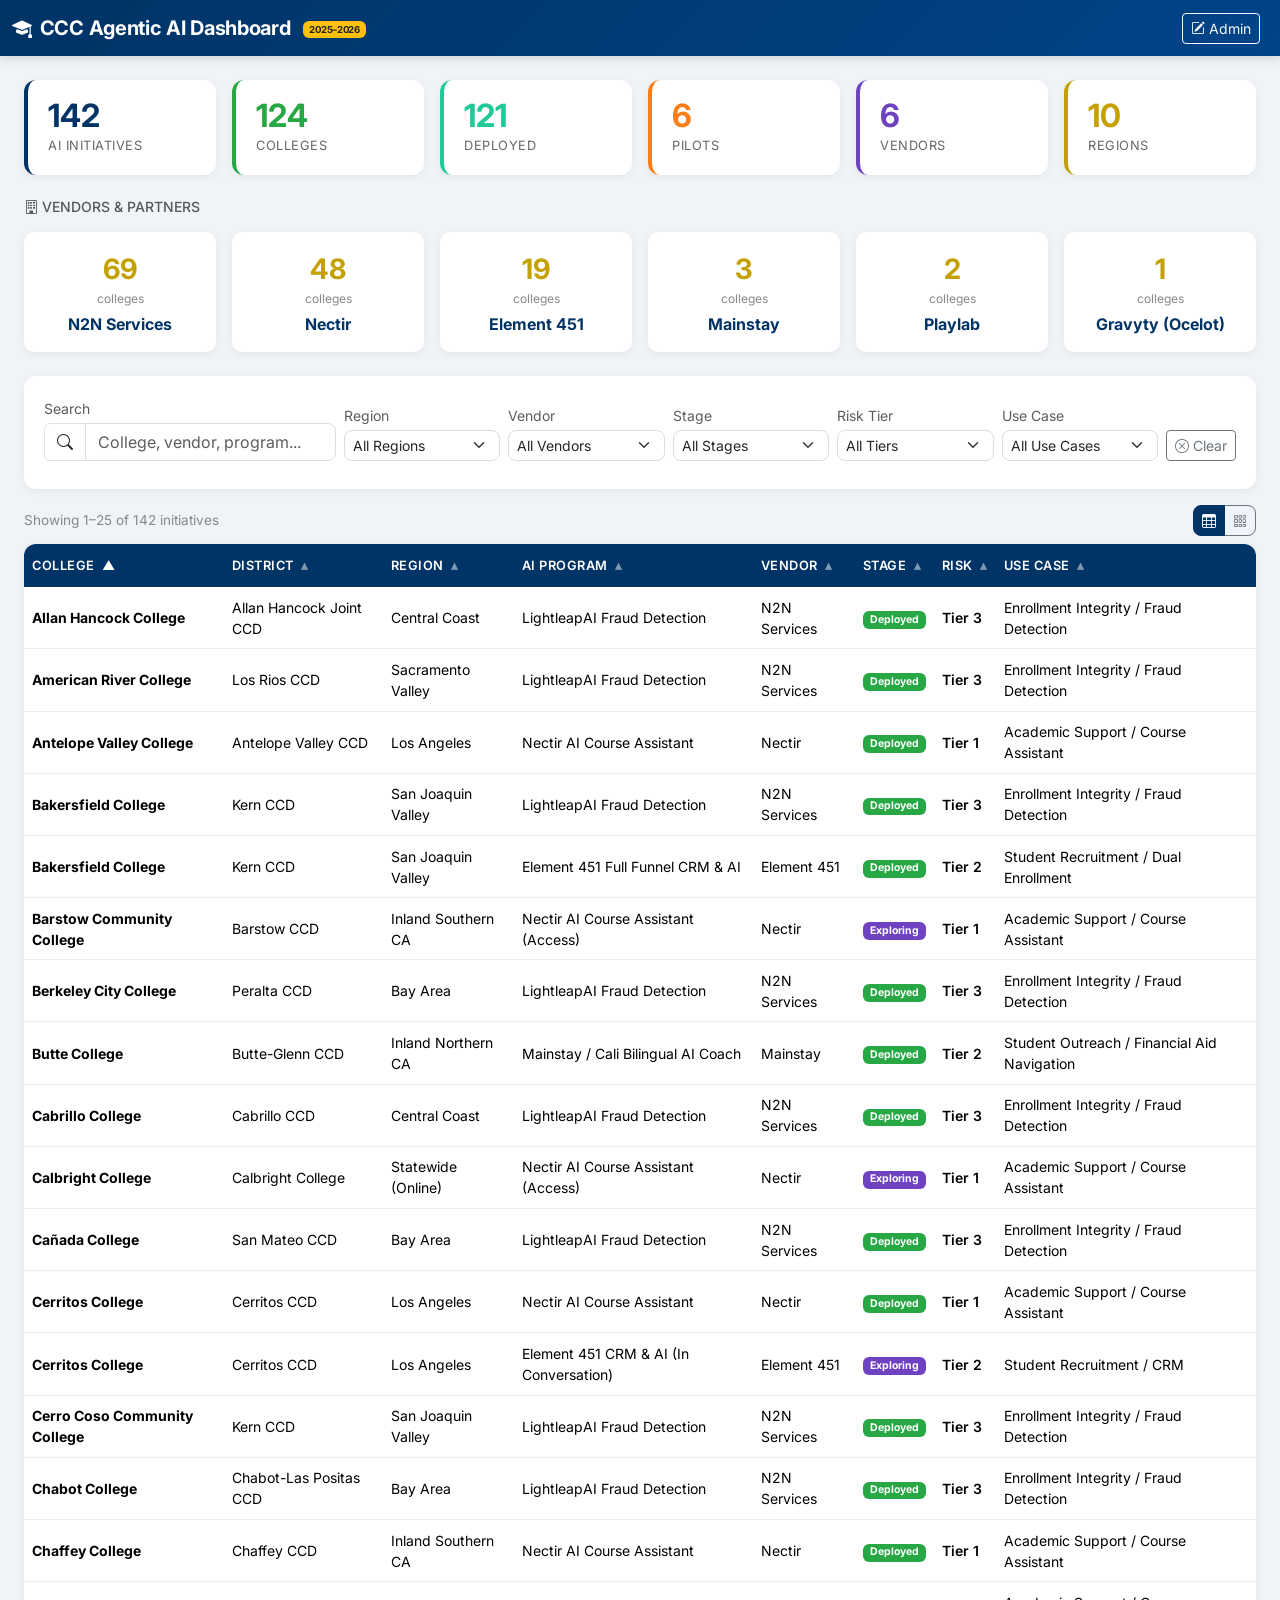
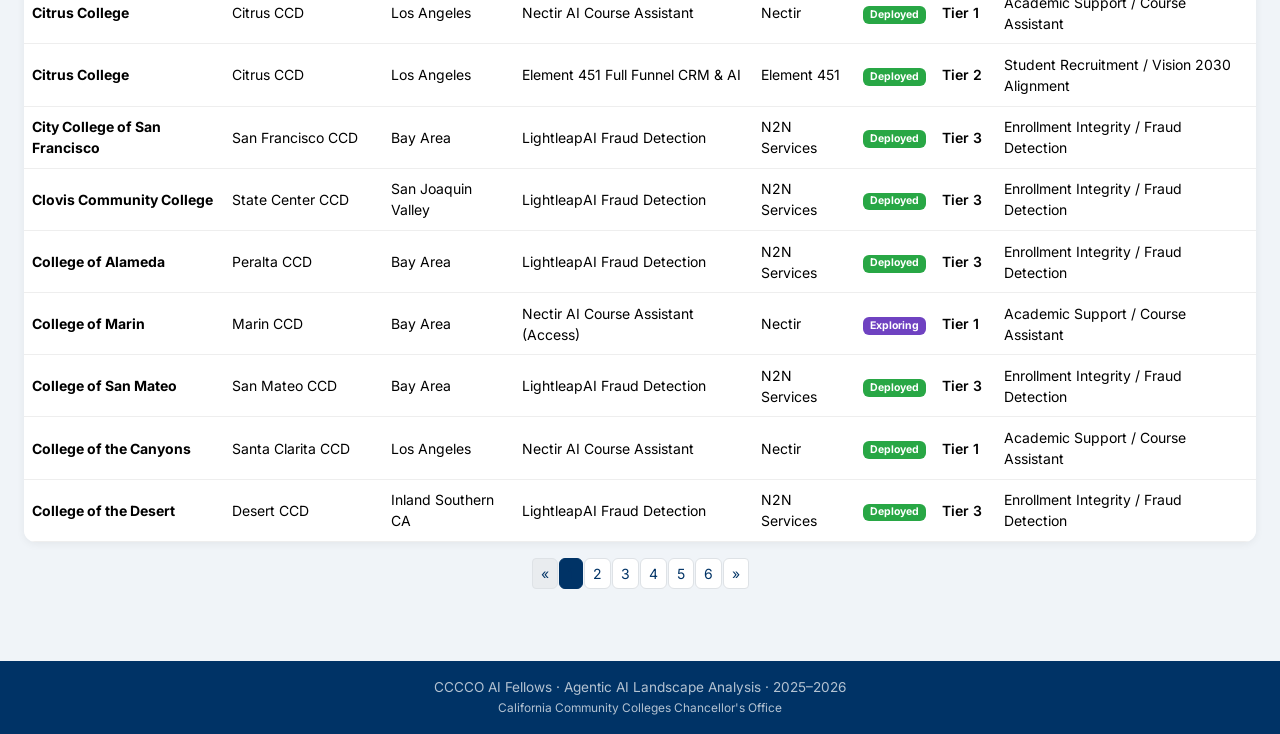
==== index.html @ 34438450 "Initial CCC Agentic AI Dashboard Public dashboard and admin editor for tracking California Community" ====
<!DOCTYPE html>
<html lang="en">
<head>
  <meta charset="UTF-8">
  <meta name="viewport" content="width=device-width, initial-scale=1.0">
  <title>CCC Agentic AI Dashboard</title>
  <link href="https://cdn.jsdelivr.net/npm/bootstrap@5.3.3/dist/css/bootstrap.min.css" rel="stylesheet">
  <link href="https://fonts.googleapis.com/css2?family=Inter:wght@400;500;600;700&display=swap" rel="stylesheet">
  <link rel="stylesheet" href="https://cdn.jsdelivr.net/npm/bootstrap-icons@1.11.3/font/bootstrap-icons.min.css">
  <link rel="stylesheet" href="css/styles.css">
</head>
<body>

  <!-- Navbar -->
  <nav class="navbar navbar-dark py-2">
    <div class="container-fluid">
      <a class="navbar-brand" href="#">
        <i class="bi bi-mortarboard-fill me-2"></i>CCC Agentic AI Dashboard
        <span class="badge bg-warning text-dark ms-2">2025–2026</span>
      </a>
      <div>
        <a href="admin.html" class="btn btn-outline-light btn-sm me-2"><i class="bi bi-pencil-square me-1"></i>Admin</a>
      </div>
    </div>
  </nav>

  <div class="container-fluid px-3 px-md-4 py-4">

    <!-- Stats Row -->
    <div class="row g-3 mb-4">
      <div class="col-6 col-md-4 col-lg-2">
        <div class="stat-card">
          <div class="stat-value" id="statInitiatives">—</div>
          <div class="stat-label">AI Initiatives</div>
        </div>
      </div>
      <div class="col-6 col-md-4 col-lg-2">
        <div class="stat-card green">
          <div class="stat-value" id="statColleges">—</div>
          <div class="stat-label">Colleges</div>
        </div>
      </div>
      <div class="col-6 col-md-4 col-lg-2">
        <div class="stat-card teal">
          <div class="stat-value" id="statDeployed">—</div>
          <div class="stat-label">Deployed</div>
        </div>
      </div>
      <div class="col-6 col-md-4 col-lg-2">
        <div class="stat-card orange">
          <div class="stat-value" id="statPilots">—</div>
          <div class="stat-label">Pilots</div>
        </div>
      </div>
      <div class="col-6 col-md-4 col-lg-2">
        <div class="stat-card purple">
          <div class="stat-value" id="statVendors">—</div>
          <div class="stat-label">Vendors</div>
        </div>
      </div>
      <div class="col-6 col-md-4 col-lg-2">
        <div class="stat-card gold">
          <div class="stat-value" id="statRegions">—</div>
          <div class="stat-label">Regions</div>
        </div>
      </div>
    </div>

    <!-- Vendor Summary -->
    <div class="mb-4">
      <h6 class="text-muted text-uppercase small mb-3"><i class="bi bi-building me-1"></i>Vendors &amp; Partners</h6>
      <div class="row g-3 row-cols-2 row-cols-md-3 row-cols-lg-6" id="vendorCards"></div>
    </div>

    <!-- Search & Filters -->
    <div class="search-section mb-3" id="dataSection">
      <div class="row g-2 align-items-end">
        <div class="col-md-3">
          <label class="form-label small text-muted mb-1">Search</label>
          <div class="input-group">
            <span class="input-group-text bg-white"><i class="bi bi-search"></i></span>
            <input type="text" class="form-control" id="searchInput" placeholder="College, vendor, program...">
          </div>
        </div>
        <div class="col-6 col-md">
          <label class="form-label small text-muted mb-1">Region</label>
          <select class="form-select form-select-sm" id="filterRegion"><option value="">All Regions</option></select>
        </div>
        <div class="col-6 col-md">
          <label class="form-label small text-muted mb-1">Vendor</label>
          <select class="form-select form-select-sm" id="filterVendor"><option value="">All Vendors</option></select>
        </div>
        <div class="col-6 col-md">
          <label class="form-label small text-muted mb-1">Stage</label>
          <select class="form-select form-select-sm" id="filterStage"><option value="">All Stages</option></select>
        </div>
        <div class="col-6 col-md">
          <label class="form-label small text-muted mb-1">Risk Tier</label>
          <select class="form-select form-select-sm" id="filterRisk"><option value="">All Tiers</option></select>
        </div>
        <div class="col-6 col-md">
          <label class="form-label small text-muted mb-1">Use Case</label>
          <select class="form-select form-select-sm" id="filterUseCase"><option value="">All Use Cases</option></select>
        </div>
        <div class="col-auto">
          <button class="btn btn-outline-secondary btn-sm" id="clearFilters" title="Clear all filters">
            <i class="bi bi-x-circle me-1"></i>Clear
          </button>
        </div>
      </div>
      <div id="activeFilters" class="mt-2"></div>
    </div>

    <!-- Toolbar -->
    <div class="d-flex justify-content-between align-items-center mb-2">
      <div class="results-info" id="resultsInfo"></div>
      <div class="view-toggle btn-group btn-group-sm">
        <button class="btn btn-outline-secondary active" data-view="table"><i class="bi bi-table"></i></button>
        <button class="btn btn-outline-secondary" data-view="cards"><i class="bi bi-grid-3x3-gap"></i></button>
      </div>
    </div>

    <!-- Table View -->
    <div class="data-table-container" id="tableView">
      <div class="table-responsive">
        <table class="table data-table table-hover">
          <thead>
            <tr>
              <th data-sort="collegeName">College <span class="sort-icon"></span></th>
              <th data-sort="district">District <span class="sort-icon"></span></th>
              <th data-sort="region">Region <span class="sort-icon"></span></th>
              <th data-sort="aiProgram">AI Program <span class="sort-icon"></span></th>
              <th data-sort="vendor">Vendor <span class="sort-icon"></span></th>
              <th data-sort="implementationStage">Stage <span class="sort-icon"></span></th>
              <th data-sort="riskTier">Risk <span class="sort-icon"></span></th>
              <th data-sort="useCase">Use Case <span class="sort-icon"></span></th>
            </tr>
          </thead>
          <tbody id="tableBody"></tbody>
        </table>
      </div>
    </div>

    <!-- Card View -->
    <div id="cardView" style="display:none;"></div>

    <!-- Pagination -->
    <div class="mt-3" id="pagination"></div>

  </div>

  <!-- Footer -->
  <footer class="py-3 mt-5 text-center">
    <div class="container">
      CCCCO AI Fellows &middot; Agentic AI Landscape Analysis &middot; 2025–2026<br>
      <small>California Community Colleges Chancellor's Office</small>
    </div>
  </footer>

  <!-- Detail Modal -->
  <div class="modal fade" id="detailModal" tabindex="-1">
    <div class="modal-dialog modal-lg">
      <div class="modal-content">
        <div class="modal-header">
          <h5 class="modal-title" id="modalTitle"></h5>
          <button type="button" class="btn-close" data-bs-dismiss="modal"></button>
        </div>
        <div class="modal-body" id="modalBody"></div>
      </div>
    </div>
  </div>

  <script src="https://cdn.jsdelivr.net/npm/bootstrap@5.3.3/dist/js/bootstrap.bundle.min.js"></script>
  <script src="js/data-loader.js"></script>
  <script src="js/app.js"></script>
</body>
</html>
---- css/styles.css ----
:root {
  --ccc-blue: #003366;
  --ccc-gold: #C4A000;
  --ccc-light: #f0f4f8;
  --ccc-green: #28a745;
  --ccc-orange: #fd7e14;
  --ccc-red: #dc3545;
  --ccc-purple: #6f42c1;
  --ccc-teal: #20c997;
}

body {
  font-family: 'Inter', -apple-system, BlinkMacSystemFont, 'Segoe UI', Roboto, sans-serif;
  background-color: var(--ccc-light);
  color: #333;
}

/* Navbar */
.navbar {
  background: linear-gradient(135deg, var(--ccc-blue) 0%, #004488 100%);
  box-shadow: 0 2px 10px rgba(0,0,0,0.15);
}
.navbar-brand {
  font-weight: 700;
  font-size: 1.25rem;
  letter-spacing: -0.3px;
}
.navbar-brand .badge {
  font-size: 0.6rem;
  vertical-align: middle;
}

/* Stats Cards */
.stat-card {
  background: #fff;
  border-radius: 12px;
  padding: 1.25rem;
  box-shadow: 0 2px 8px rgba(0,0,0,0.06);
  border-left: 4px solid var(--ccc-blue);
  transition: transform 0.2s, box-shadow 0.2s;
}
.stat-card:hover {
  transform: translateY(-2px);
  box-shadow: 0 4px 16px rgba(0,0,0,0.1);
}
.stat-card .stat-value {
  font-size: 2rem;
  font-weight: 700;
  color: var(--ccc-blue);
  line-height: 1;
}
.stat-card .stat-label {
  font-size: 0.8rem;
  color: #666;
  text-transform: uppercase;
  letter-spacing: 0.5px;
  margin-top: 0.25rem;
}
.stat-card.green { border-left-color: var(--ccc-green); }
.stat-card.green .stat-value { color: var(--ccc-green); }
.stat-card.orange { border-left-color: var(--ccc-orange); }
.stat-card.orange .stat-value { color: var(--ccc-orange); }
.stat-card.purple { border-left-color: var(--ccc-purple); }
.stat-card.purple .stat-value { color: var(--ccc-purple); }
.stat-card.teal { border-left-color: var(--ccc-teal); }
.stat-card.teal .stat-value { color: var(--ccc-teal); }
.stat-card.gold { border-left-color: var(--ccc-gold); }
.stat-card.gold .stat-value { color: var(--ccc-gold); }

/* Search & Filters */
.search-section {
  background: #fff;
  border-radius: 12px;
  padding: 1.25rem;
  box-shadow: 0 2px 8px rgba(0,0,0,0.06);
}
.search-section .form-control,
.search-section .form-select {
  border-radius: 8px;
  border: 1px solid #ddd;
}
.search-section .form-control:focus,
.search-section .form-select:focus {
  border-color: var(--ccc-blue);
  box-shadow: 0 0 0 3px rgba(0,51,102,0.1);
}
.filter-badge {
  display: inline-flex;
  align-items: center;
  background: var(--ccc-blue);
  color: #fff;
  border-radius: 20px;
  padding: 0.25rem 0.75rem;
  font-size: 0.8rem;
  margin: 0.15rem;
}
.filter-badge .btn-close {
  font-size: 0.6rem;
  filter: invert(1);
  margin-left: 0.4rem;
}

/* Table */
.data-table-container {
  background: #fff;
  border-radius: 12px;
  box-shadow: 0 2px 8px rgba(0,0,0,0.06);
  overflow: hidden;
}
.data-table {
  margin-bottom: 0;
}
.data-table thead th {
  background: var(--ccc-blue);
  color: #fff;
  font-weight: 600;
  font-size: 0.8rem;
  text-transform: uppercase;
  letter-spacing: 0.5px;
  border: none;
  padding: 0.75rem 0.5rem;
  white-space: nowrap;
  cursor: pointer;
  position: sticky;
  top: 0;
  z-index: 10;
}
.data-table thead th:hover {
  background: #004488;
}
.data-table thead th .sort-icon {
  margin-left: 4px;
  opacity: 0.5;
}
.data-table thead th.sorted .sort-icon {
  opacity: 1;
}
.data-table tbody tr {
  cursor: pointer;
  transition: background 0.15s;
}
.data-table tbody tr:hover {
  background: rgba(0,51,102,0.04);
}
.data-table tbody td {
  padding: 0.6rem 0.5rem;
  font-size: 0.875rem;
  vertical-align: middle;
  border-color: #eee;
}

/* Stage Badges */
.badge-deployed {
  background-color: var(--ccc-green);
  color: #fff;
}
.badge-pilot {
  background-color: var(--ccc-orange);
  color: #fff;
}
.badge-planning {
  background-color: #6c757d;
  color: #fff;
}
.badge-exploring {
  background-color: var(--ccc-purple);
  color: #fff;
}

/* Risk Tier */
.risk-1 { color: var(--ccc-green); font-weight: 600; }
.risk-2 { color: var(--ccc-orange); font-weight: 600; }
.risk-3 { color: var(--ccc-red); font-weight: 600; }

/* Detail Modal */
.modal-header {
  background: linear-gradient(135deg, var(--ccc-blue) 0%, #004488 100%);
  color: #fff;
}
.modal-header .btn-close {
  filter: invert(1);
}
.detail-label {
  font-size: 0.75rem;
  text-transform: uppercase;
  letter-spacing: 0.5px;
  color: #888;
  margin-bottom: 0.15rem;
}
.detail-value {
  font-size: 0.95rem;
  margin-bottom: 0.75rem;
}

/* Vendor Cards */
.vendor-card {
  background: #fff;
  border-radius: 10px;
  padding: 1rem;
  box-shadow: 0 2px 8px rgba(0,0,0,0.06);
  text-align: center;
  transition: transform 0.2s;
}
.vendor-card:hover {
  transform: translateY(-3px);
  box-shadow: 0 4px 16px rgba(0,0,0,0.1);
}
.vendor-card .vendor-name {
  font-weight: 700;
  color: var(--ccc-blue);
  font-size: 1rem;
}
.vendor-card .vendor-count {
  font-size: 1.75rem;
  font-weight: 700;
  color: var(--ccc-gold);
}
.vendor-card .vendor-label {
  font-size: 0.75rem;
  color: #888;
}

/* View Toggle */
.view-toggle .btn {
  border-radius: 8px;
}
.view-toggle .btn.active {
  background: var(--ccc-blue);
  color: #fff;
  border-color: var(--ccc-blue);
}

/* Card Grid View */
.college-card {
  background: #fff;
  border-radius: 10px;
  padding: 1rem;
  box-shadow: 0 2px 8px rgba(0,0,0,0.06);
  cursor: pointer;
  transition: transform 0.2s, box-shadow 0.2s;
  height: 100%;
}
.college-card:hover {
  transform: translateY(-3px);
  box-shadow: 0 4px 16px rgba(0,0,0,0.1);
}
.college-card .college-name {
  font-weight: 700;
  color: var(--ccc-blue);
  font-size: 0.95rem;
  margin-bottom: 0.25rem;
}
.college-card .college-district {
  font-size: 0.8rem;
  color: #888;
}
.college-card .college-program {
  font-size: 0.85rem;
  margin-top: 0.5rem;
  color: #555;
}

/* Pagination */
.pagination .page-link {
  color: var(--ccc-blue);
  border-radius: 6px;
  margin: 0 2px;
}
.pagination .page-item.active .page-link {
  background: var(--ccc-blue);
  border-color: var(--ccc-blue);
}

/* Results count */
.results-info {
  font-size: 0.85rem;
  color: #888;
}

/* Footer */
footer {
  background: var(--ccc-blue);
  color: rgba(255,255,255,0.7);
  font-size: 0.85rem;
}
footer a {
  color: var(--ccc-gold);
}

/* Loading */
.loading-spinner {
  display: flex;
  justify-content: center;
  align-items: center;
  padding: 3rem;
}

/* Responsive */
@media (max-width: 768px) {
  .stat-card .stat-value { font-size: 1.5rem; }
  .data-table { font-size: 0.8rem; }
  .navbar-brand { font-size: 1rem; }
}

/* Admin Styles */
.admin-gate {
  max-width: 400px;
  margin: 100px auto;
  padding: 2rem;
  background: #fff;
  border-radius: 12px;
  box-shadow: 0 4px 20px rgba(0,0,0,0.1);
}
.admin-panel {
  display: none;
}
.admin-panel.active {
  display: block;
}
.edit-form .form-label {
  font-size: 0.8rem;
  font-weight: 600;
  text-transform: uppercase;
  letter-spacing: 0.5px;
  color: #555;
}

/* Toast notifications */
.toast-container {
  position: fixed;
  top: 80px;
  right: 20px;
  z-index: 9999;
}
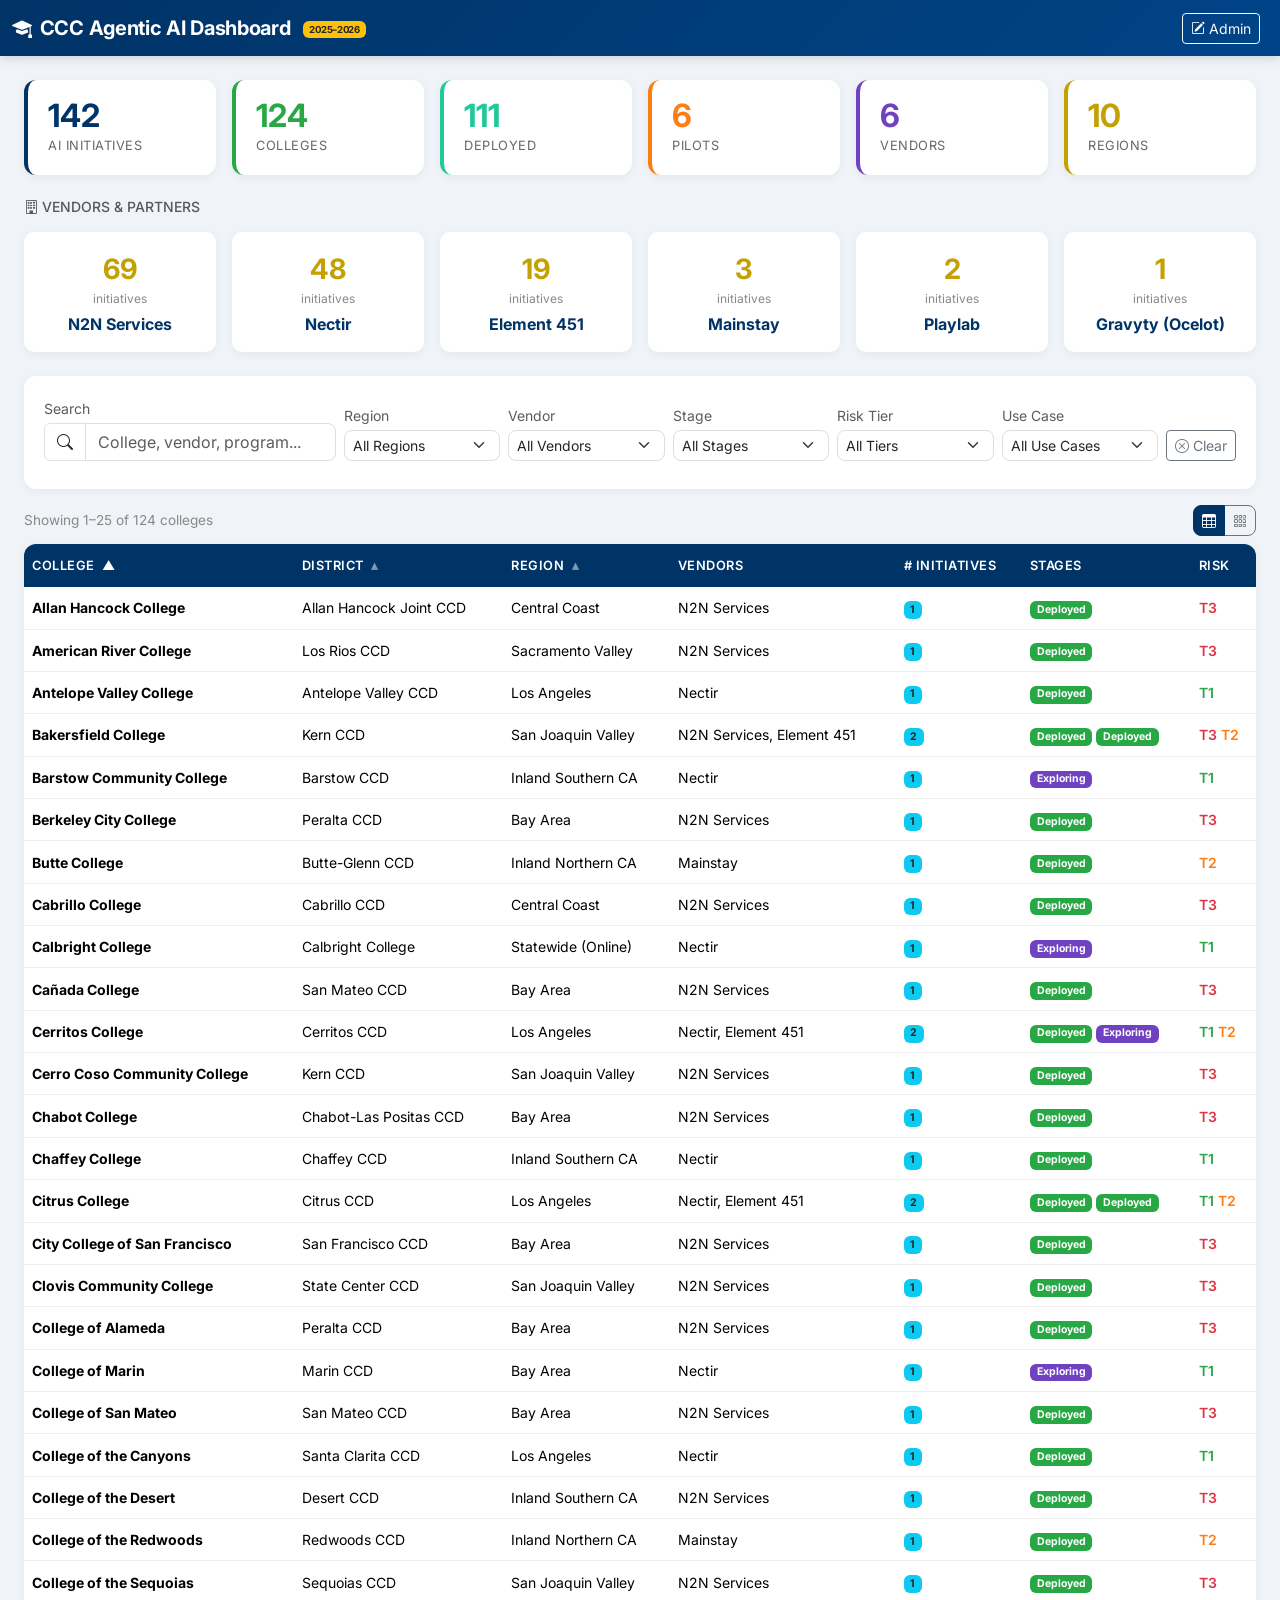
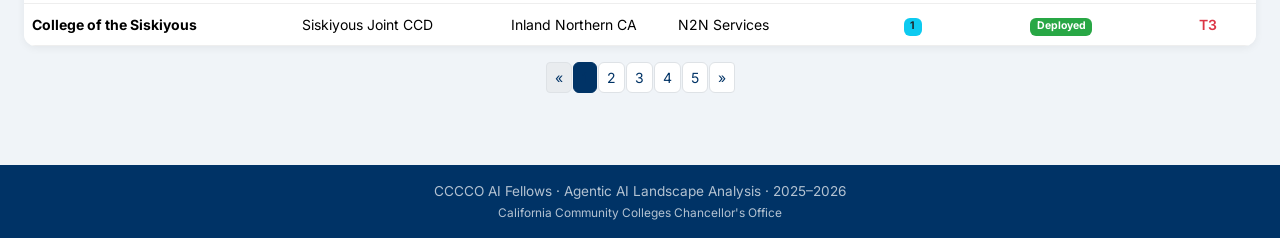
==== commit c3244082: "Restructure to college-centric data model with nested initiatives Each college is now a single recor" ====
--- a/index.html
+++ b/index.html
@@ -129,11 +129,10 @@
               <th data-sort="collegeName">College <span class="sort-icon"></span></th>
               <th data-sort="district">District <span class="sort-icon"></span></th>
               <th data-sort="region">Region <span class="sort-icon"></span></th>
-              <th data-sort="aiProgram">AI Program <span class="sort-icon"></span></th>
-              <th data-sort="vendor">Vendor <span class="sort-icon"></span></th>
-              <th data-sort="implementationStage">Stage <span class="sort-icon"></span></th>
-              <th data-sort="riskTier">Risk <span class="sort-icon"></span></th>
-              <th data-sort="useCase">Use Case <span class="sort-icon"></span></th>
+              <th>Vendors</th>
+              <th># Initiatives</th>
+              <th>Stages</th>
+              <th>Risk</th>
             </tr>
           </thead>
           <tbody id="tableBody"></tbody>
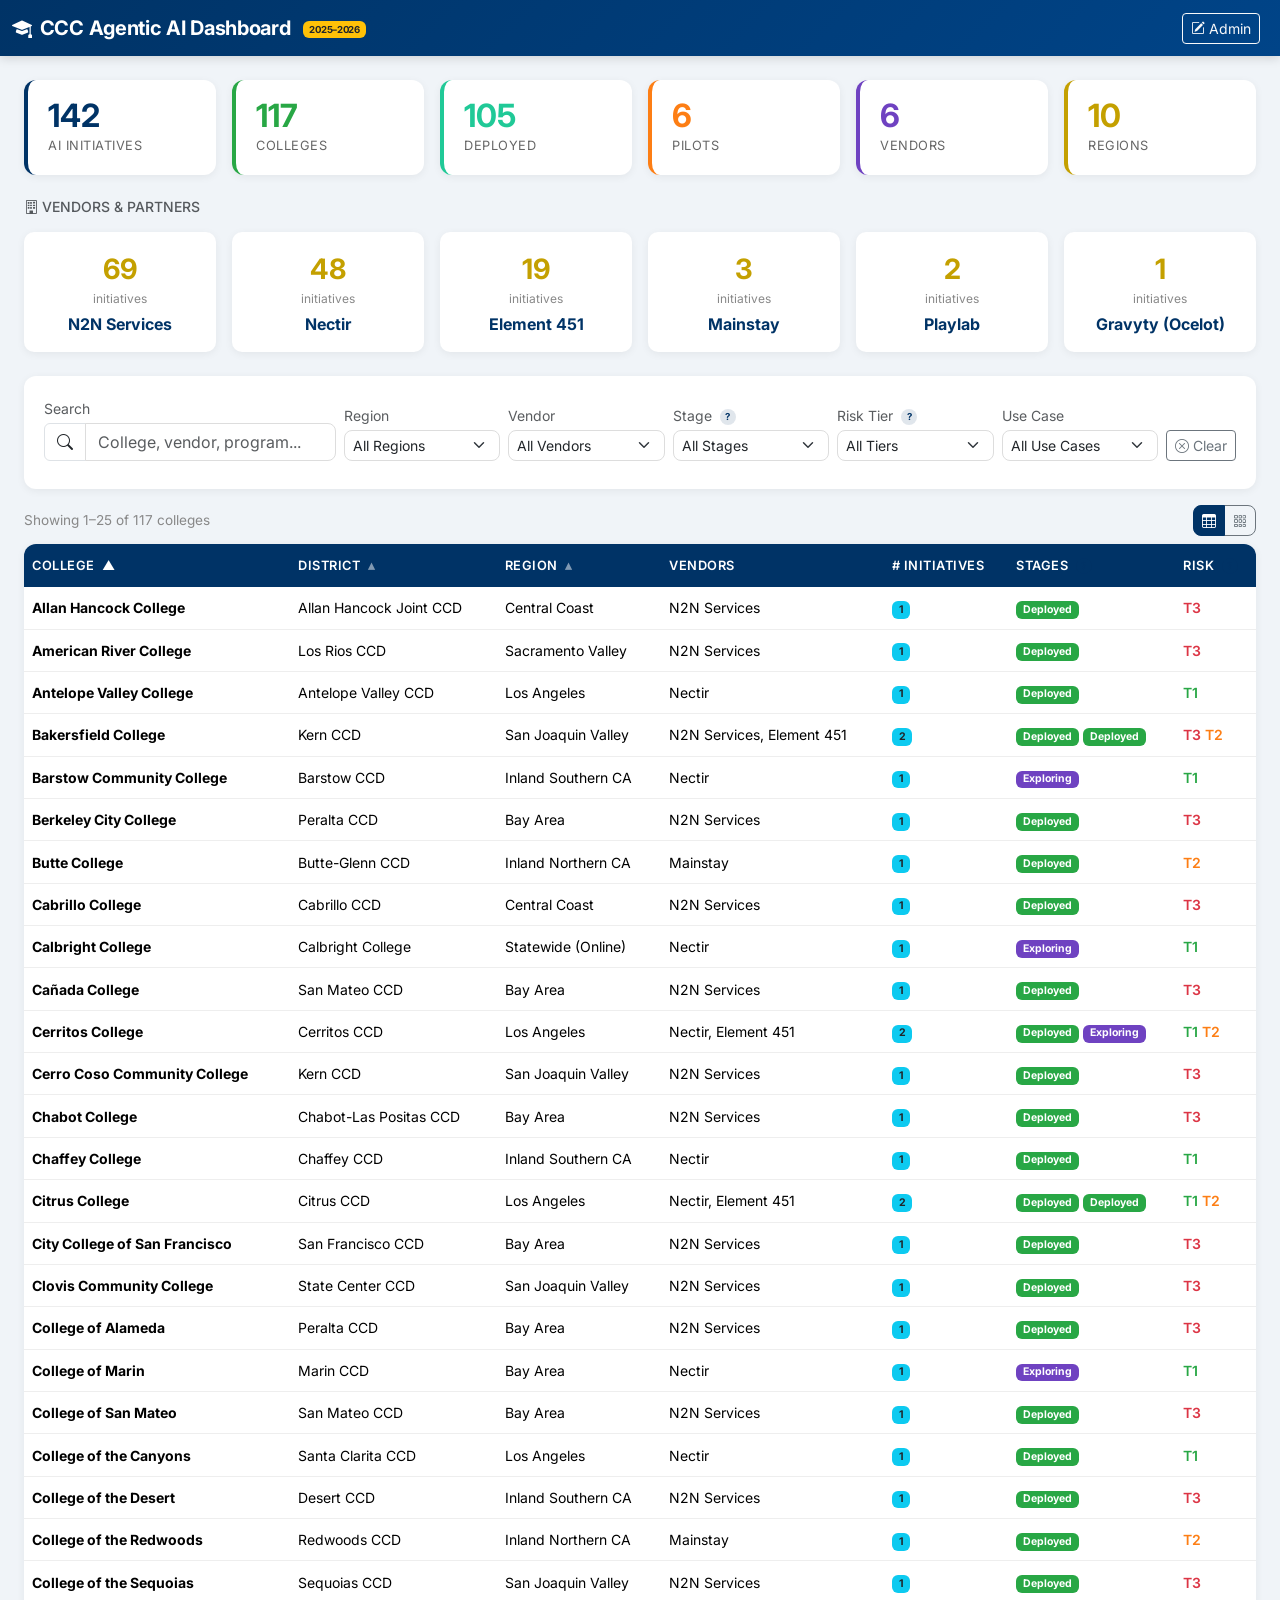
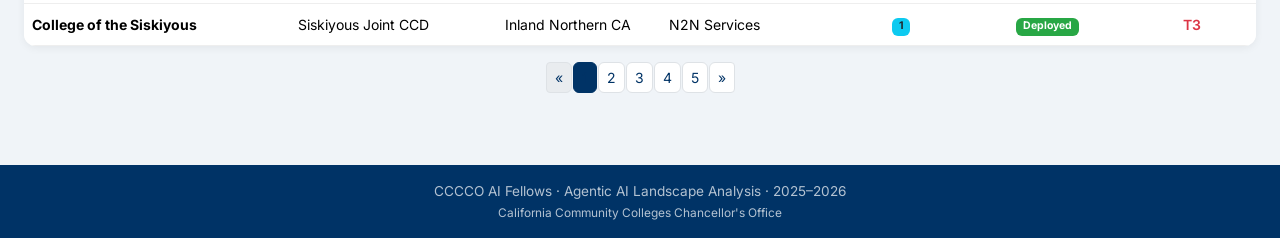
==== commit e9a77e5a: "Add clickable definition tooltips for key terminology Added ? icon triggers next to Implementation S" ====
--- a/index.html
+++ b/index.html
@@ -91,11 +91,11 @@
           <select class="form-select form-select-sm" id="filterVendor"><option value="">All Vendors</option></select>
         </div>
         <div class="col-6 col-md">
-          <label class="form-label small text-muted mb-1">Stage</label>
+          <label class="form-label small text-muted mb-1">Stage <span class="def-trigger" data-def="stage">?</span></label>
           <select class="form-select form-select-sm" id="filterStage"><option value="">All Stages</option></select>
         </div>
         <div class="col-6 col-md">
-          <label class="form-label small text-muted mb-1">Risk Tier</label>
+          <label class="form-label small text-muted mb-1">Risk Tier <span class="def-trigger" data-def="risk">?</span></label>
           <select class="form-select form-select-sm" id="filterRisk"><option value="">All Tiers</option></select>
         </div>
         <div class="col-6 col-md">
@@ -131,8 +131,8 @@
               <th data-sort="region">Region <span class="sort-icon"></span></th>
               <th>Vendors</th>
               <th># Initiatives</th>
-              <th>Stages</th>
-              <th>Risk</th>
+              <th>Stages <span class="def-trigger" data-def="stage">?</span></th>
+              <th>Risk <span class="def-trigger" data-def="risk">?</span></th>
             </tr>
           </thead>
           <tbody id="tableBody"></tbody>
@@ -172,5 +172,6 @@
   <script src="https://cdn.jsdelivr.net/npm/bootstrap@5.3.3/dist/js/bootstrap.bundle.min.js"></script>
   <script src="js/data-loader.js"></script>
   <script src="js/app.js"></script>
+  <script src="js/definitions.js"></script>
 </body>
 </html>
--- a/css/styles.css
+++ b/css/styles.css
@@ -302,6 +302,65 @@
   .navbar-brand { font-size: 1rem; }
 }
 
+/* Definition Tooltips */
+.def-trigger {
+  display: inline-flex;
+  align-items: center;
+  justify-content: center;
+  width: 16px;
+  height: 16px;
+  border-radius: 50%;
+  background: rgba(0,51,102,0.12);
+  color: var(--ccc-blue);
+  font-size: 0.6rem;
+  font-weight: 700;
+  cursor: help;
+  margin-left: 4px;
+  vertical-align: middle;
+  position: relative;
+}
+.def-trigger:hover {
+  background: var(--ccc-blue);
+  color: #fff;
+}
+
+/* Popover overrides for definition popovers */
+.popover.def-popover {
+  max-width: 380px;
+  font-size: 0.85rem;
+  box-shadow: 0 4px 20px rgba(0,0,0,0.15);
+  border: 1px solid #ddd;
+}
+.popover.def-popover .popover-header {
+  background: var(--ccc-blue);
+  color: #fff;
+  font-weight: 600;
+  font-size: 0.8rem;
+  letter-spacing: 0.3px;
+}
+.popover.def-popover .popover-body {
+  padding: 0;
+}
+.def-table {
+  margin: 0;
+  font-size: 0.8rem;
+}
+.def-table th {
+  background: #f8f9fa;
+  font-weight: 600;
+  white-space: nowrap;
+  padding: 0.4rem 0.6rem;
+  border-color: #eee;
+}
+.def-table td {
+  padding: 0.4rem 0.6rem;
+  border-color: #eee;
+}
+.def-table tr:last-child td,
+.def-table tr:last-child th {
+  border-bottom: none;
+}
+
 /* Admin Styles */
 .admin-gate {
   max-width: 400px;
